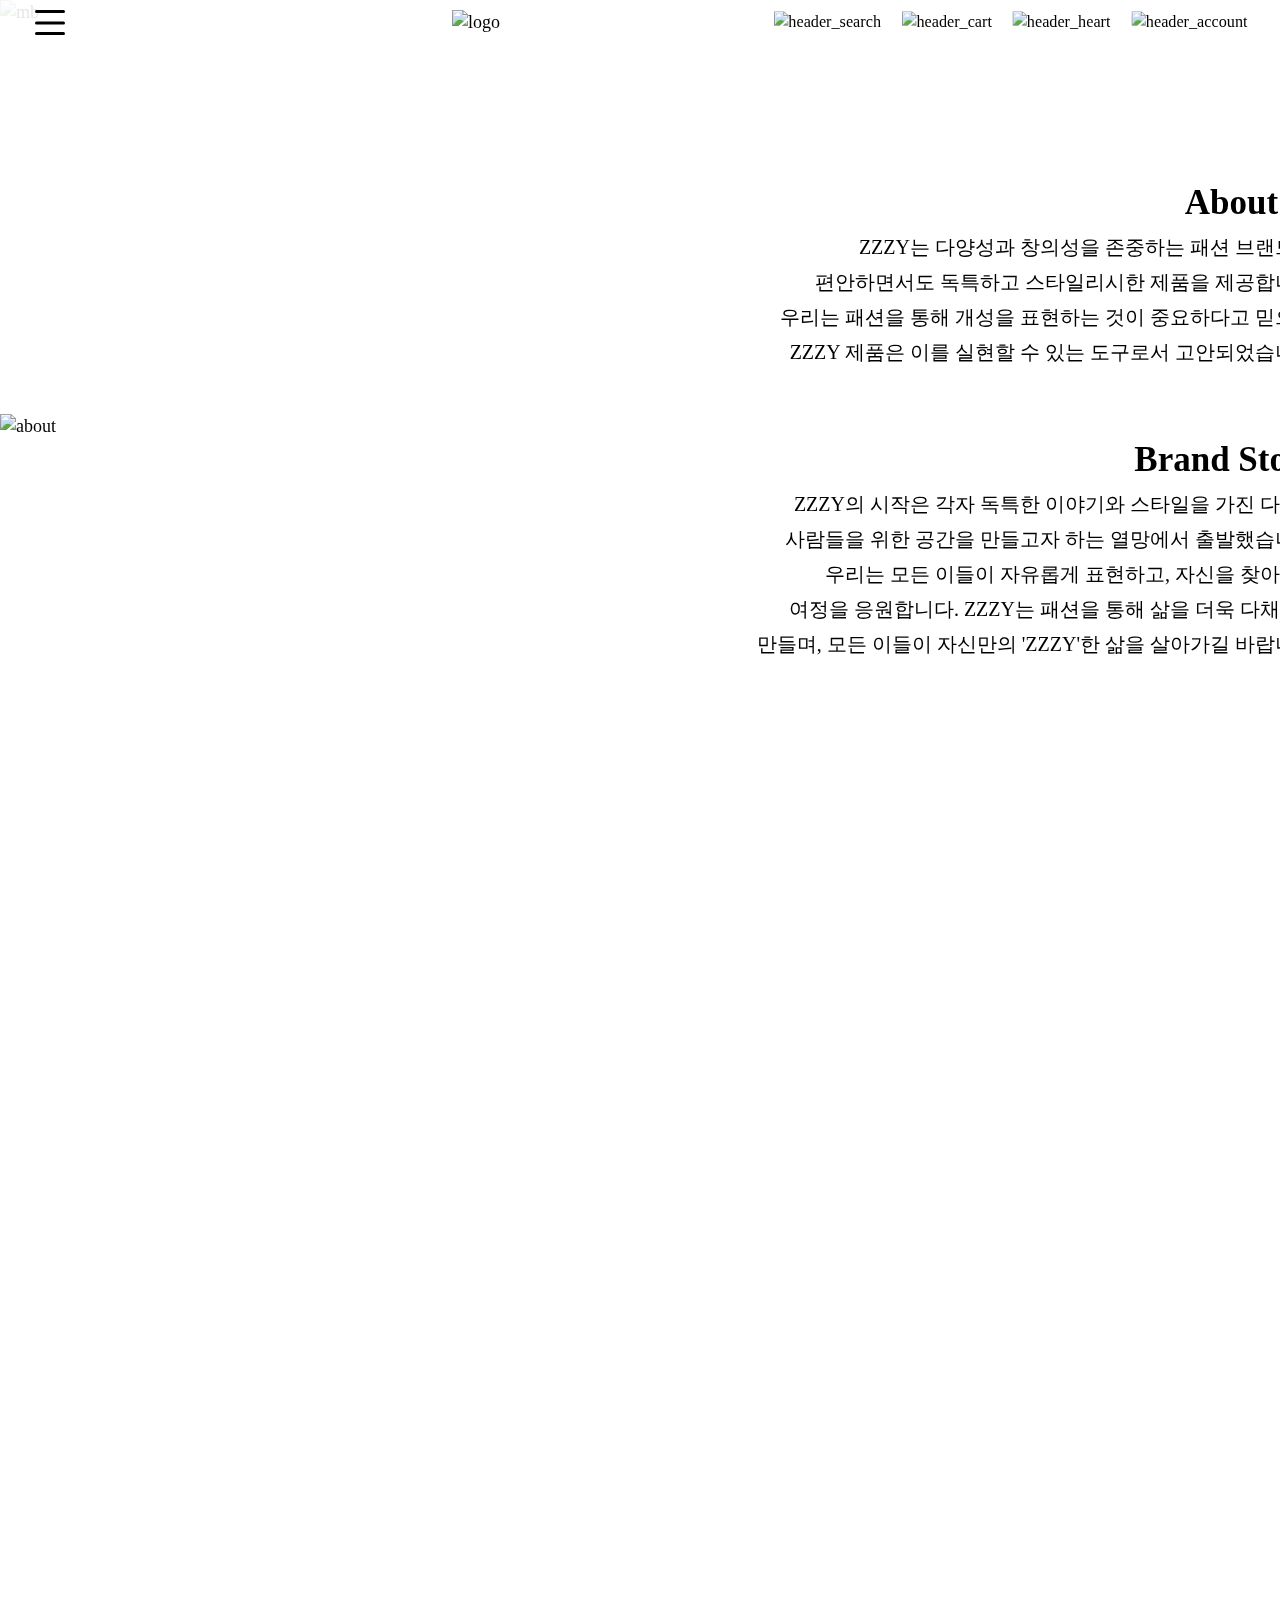
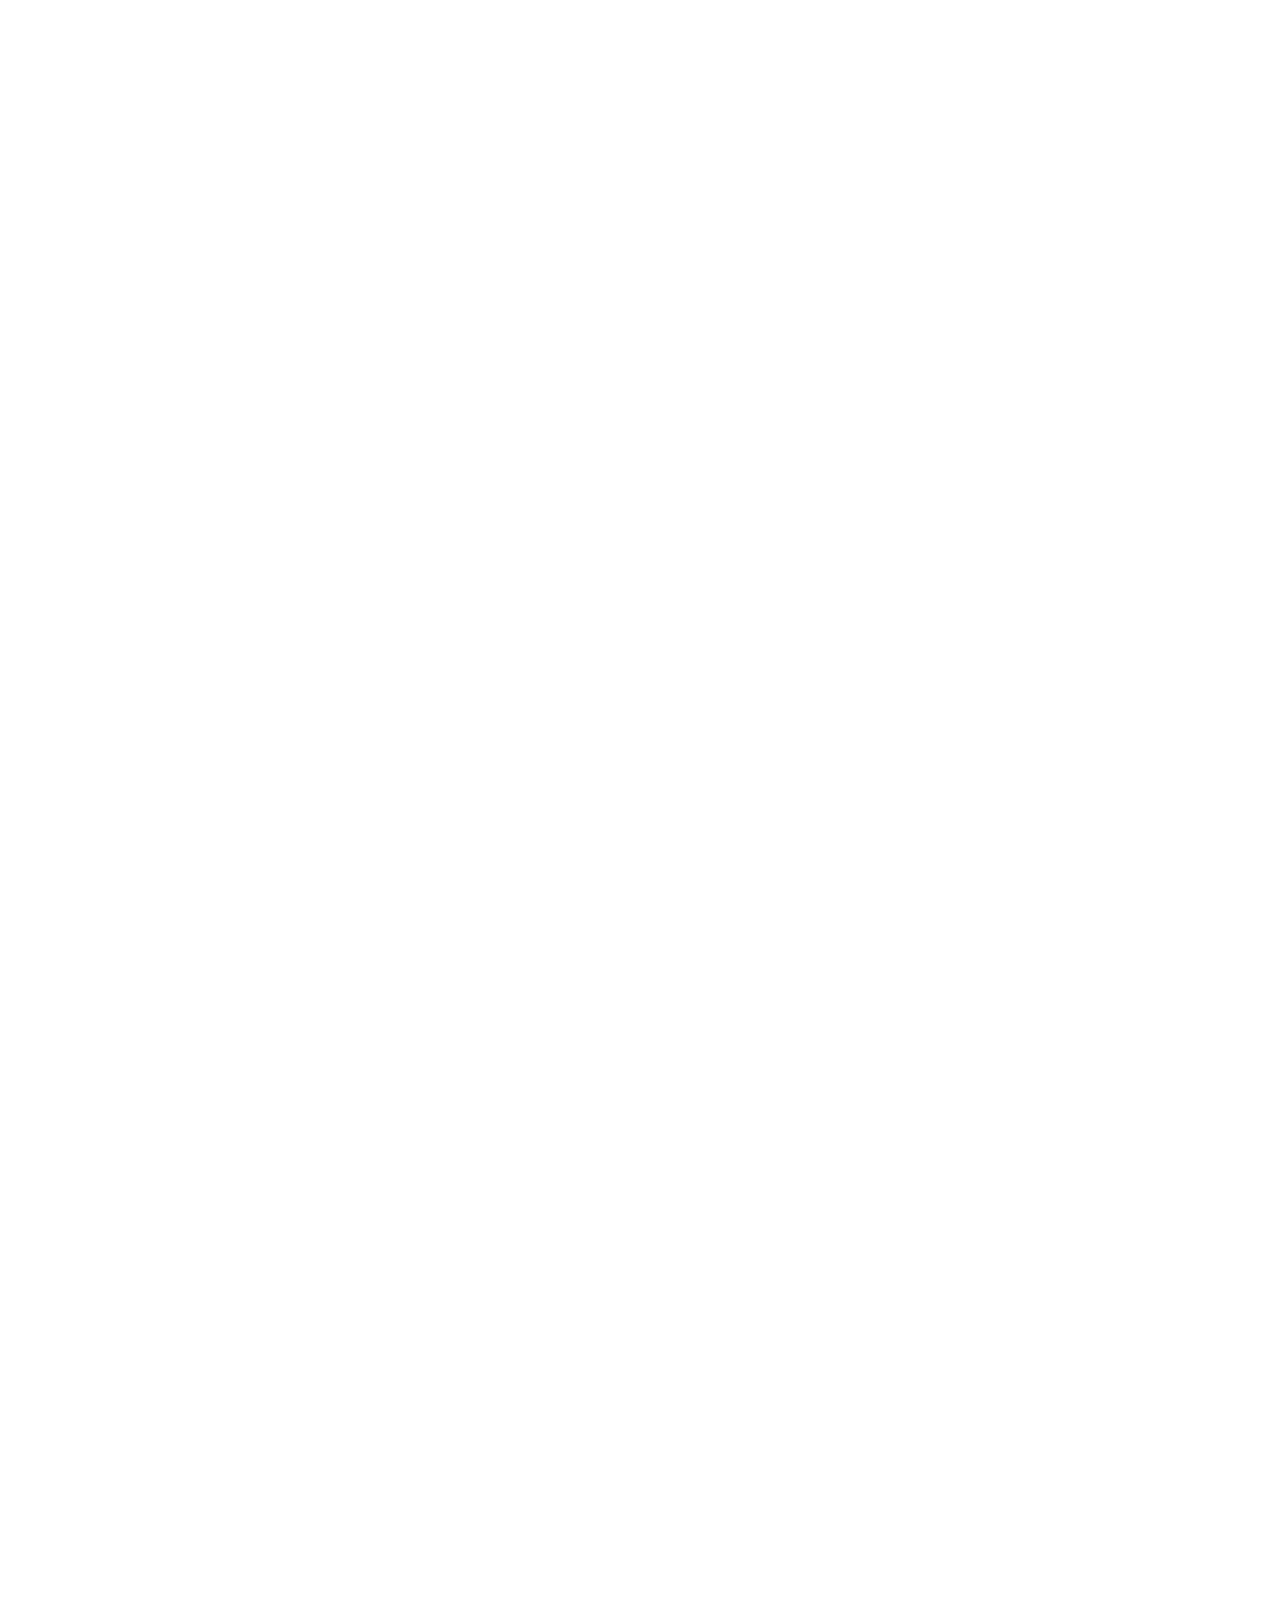
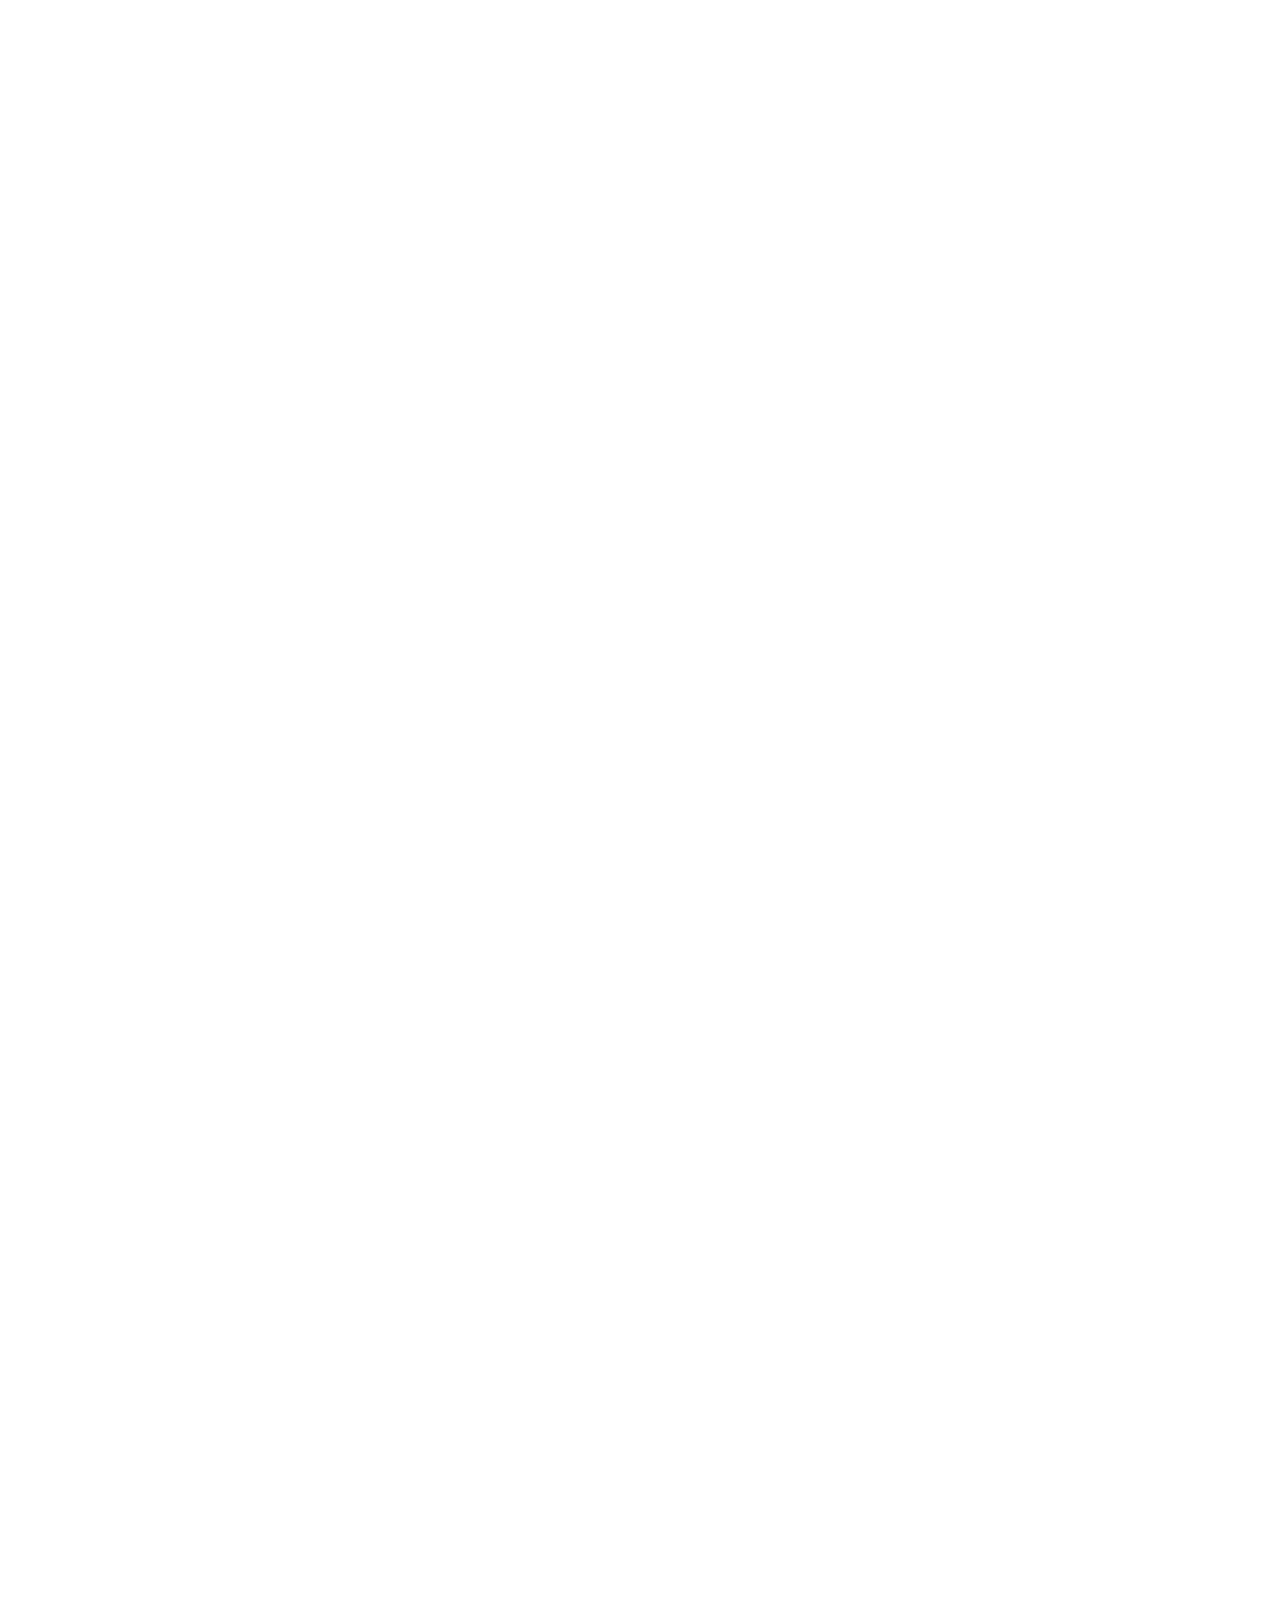
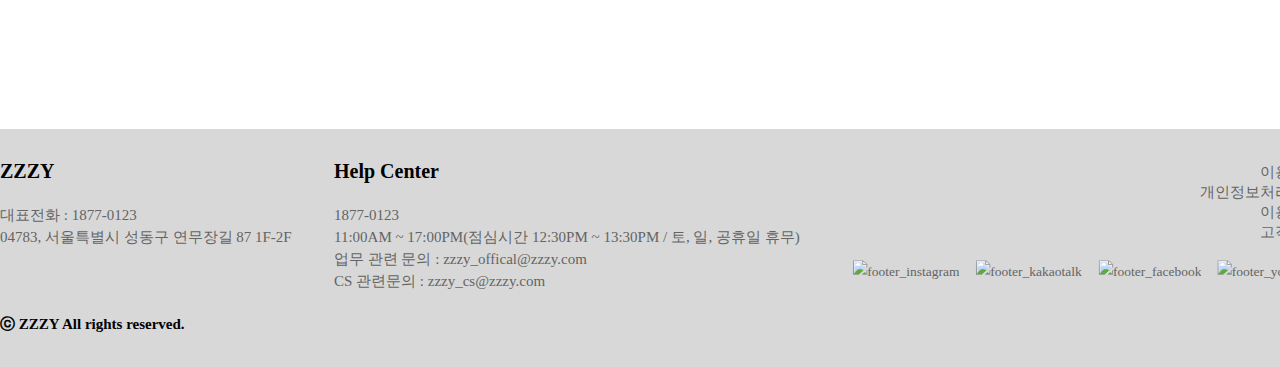
==== sub1.html @ 126dca35 "Add files via upload" ====
<!DOCTYPE html>
<html lang="ko">

<head>
  <meta charset="UTF-8">
  <meta http-equiv="X-UA-Compatible" content="IE=edge">
  <meta name="viewport" content="width=1400"><!--다른 매체에서도 너비 오류 없이 볼 수 있게-->
  <link href="./images/pabicon.png" rel="icon" type="image/png" sizes="32x32"><!--파비콘-->

  <link href="https://webfontworld.github.io/pretendard/Pretendard.css" rel="stylesheet">

  <link rel="stylesheet" href="./css/style.css">

  <title>ZZZY</title>

  <!-- aos css -->
  <link href="https://unpkg.com/aos@2.3.1/dist/aos.css" rel="stylesheet">
</head>

<body id="brand_story">
  <!-- header -->
  <header>
    <div class="m_nav">
      <input type="checkbox" id="menuicon">
      <label for="menuicon">
        <span></span>
        <span></span>
        <span></span>
      </label>
      <div class="sidebar">
        <ul class="menu">
          <li><a href="./index.html">Home</a></li>
          <li><a href="./sub1.html">Brand</a></li>
          <li><a href="./sub2.html">Collection</a></li>
          <li><a href="#none">Shop</a>
            <ul class="menu_in">
              <li><a href="./sub3.html">Zzzy X Realtree®</a></li>
              <li><a href="#none">New In</a></li>
              <li><a href="#none">Outer</a></li>
              <li><a href="#none">Top</a></li>
              <li><a href="#none">Bottom</a></li>
              <li><a href="#none">Acc</a></li>
            </ul>
          </li>
          <li><a href="./sub4.html">Event</a></li>
          <li><a href="./sub5.html">Stockist</a></li>
        </ul>
      </div>
    </div>
    <a href="./index.html"><img src="./images/main/logo_main.png" alt="logo" id="logo"></a>
    <ul class="h_right">
      <li><a href="#none"><img src="./images/main/header_search.png" alt="header_search"></a></li>
      <li><a href="#none"><img src="./images/main/header_cart.png" alt="header_cart"></a></li>
      <li><a href="#none"><img src="./images/main/header_heart.png" alt="header_heart"></a></li>
      <li><a href="#none"><img src="./images/main/header_account.png" alt="header_account"></a></li>
    </ul>
  </header>

  <!-- mb -->
  <img src="./images/brandstory/mb.png" alt="mb" id="about_mb">

  <!-- 큰박스 -->
  <div class="box">

    <!-- about -->
    <div class="about">
      <img src="./images/brandstory/about.png" alt="about" data-aos="fade-up">
      <div class="text">
        <h1 data-aos="fade-up">About us</h1>
        <p data-aos="fade-up">
          ZZZY는 다양성과 창의성을 존중하는 패션 브랜드로,<br>
          편안하면서도 독특하고 스타일리시한 제품을 제공합니다. <br>
          우리는 패션을 통해 개성을 표현하는 것이 중요하다고 믿으며, <br>
          ZZZY 제품은 이를 실현할 수 있는 도구로서 고안되었습니다.
        </p>
        <h1 data-aos="fade-up">Brand Story</h1>
        <p data-aos="fade-up">
          ZZZY의 시작은 각자 독특한 이야기와 스타일을 가진 다양한 <br>
          사람들을 위한 공간을 만들고자 하는 열망에서 출발했습니다. <br>
          우리는 모든 이들이 자유롭게 표현하고, 자신을 찾아가는<br>
          여정을 응원합니다. ZZZY는 패션을 통해 삶을 더욱 다채롭게<br>
          만들며, 모든 이들이 자신만의 'ZZZY'한 삶을 살아가길 바랍니다.
        </p>
      </div>
    </div>

    <!-- grid -->
    <img src="./images/brandstory/logo_grid.png" alt="logo_grid" class="grid"  data-aos="fade-up" data-aos-delay="500">

    <!-- logo -->
    <h6 data-aos="fade-up">LOGO</h6>
    <img src="./images/brandstory/logo_black.png" alt="logo_black" class="logo_black"  data-aos="fade-up" data-aos-delay="500">

    <!-- logo concept -->
    <h2 data-aos="fade-up">Logo Concept</h2>
    <p data-aos="fade-up" data-aos-delay="300">
      ZZZY의 로고는 부드럽게 흐르는 산세리프체로 디자인되어 편안함과 유연함을 시각적으로 나타냅니다. 전체적으로 흐르는 물결의 느낌은 <br>브랜드의 부드러운 감성과 트렌디한 이미지를 상징하며, 소비자들이 제품을 착용하면서 느끼게 될 편안함을 시각적으로 전달합니다.<br> Z의 중앙에 위치한 별은 브랜드의 독창성과 에너지를 나타내어 각 소비자의 고유한 스타일을 추구한다는 브랜드의 정신을 반영합니다. <br>로고의 마지막 'y' 문자는 브랜드의 동적이고 역동적인 성격을 강조하며, 열정과 에너지를 상징합니다. 이 'y'는 고객들에게 ZZZY의 제품을 착용함으로써<br> 더 나은 자아를 표현하고 더 자유로운 생활을 즐길 수 있는 기회를 제공한다는 메시지를 전달합니다. <br>로고는 브랜드의 핵심 가치를 강조하며, 동시에 시각적으로 기억에 남는 요소로서 브랜드를 대표합니다.
    </p>

    <!-- core value -->
    <h2 data-aos="fade-up">Core Value</h2>
    <h1 data-aos="fade-up" data-aos-delay="100">DIVERSITY<span>(1)</span></h1>
    <h1 data-aos="fade-up" data-aos-delay="400">FREEDOM<span>(2)</span></h1>
    <h1 data-aos="fade-up" data-aos-delay="700">PASSION<span>(3)</span></h1>

    <!-- DS -->
    <h2 data-aos="fade-up">Design Strategy</h2>
    <div class="DS" data-aos="fade-up" data-aos-delay="300">
      <div class="DS_in">
        <h3>
          DIVERSITY <br>
          OF STYLES
        </h3>
        <p>
          각 개인의 독특한 아이덴티티를<br>
          존중
        </p>
        <h3>
          PERSONAL<br>
          FREEDOM
        </h3>
        <p>
          자유로움을 통해 창의성을<br>
          발휘하고 삶을 즐기는 경험을<br>
          제공
        </p>
        <h3>
          CHALLENGE<br>
          AND<br>
          PASSION
        </h3>
        <p>
          자신만의 스타일을 대담하게<br>
          표현하며, 도전과 열정을 통해<br>
          더 나은 삶을 추구하는<br>
          고객들을 지지하고 응원
        </p>
      </div>
    </div>

    <!-- moodboard -->
    <h6 data-aos="fade-up">MOODBOARD</h6>
    <div class="mood">
      <img src="./images/brandstory/mood_rain.png" alt="mood_rain" data-aos="fade-right" data-aos-delay="300">
      <img src="./images/brandstory/mood_cloud.png" alt="mood_cloud" data-aos="zoom-in-down"  data-aos-delay="500">
      <img src="./images/brandstory/mood_model.png" alt="mood_model" data-aos="zoom-in-right" data-aos-delay="900">
      <img src="./images/brandstory/mood_redcloth.png" alt="mood_redcloth" data-aos="fade-left"  data-aos-delay="300">
      <img src="./images/brandstory/mood_hiphop.png" alt="mood_hiphop" data-aos="zoom-in" data-aos-delay="300">
      <img src="./images/brandstory/mood_hanger.png" alt="mood_hanger" data-aos="fade-down" data-aos-delay="600">
      <img src="./images/brandstory/mood_stranger.png" alt="mood_stranger" data-aos="zoom-out-up" data-aos-delay="300">
      <img src="./images/brandstory/mood_woman.png" alt="mood_woman" data-aos="fade-right" data-aos-delay="200">
      <img src="./images/brandstory/mood_redbag.png" alt="mood_redbag" data-aos="zoom-out-up">
      <img src="./images/brandstory/mood_blackbag.png" alt="mood_blackbag" data-aos="fade-right" data-aos-delay="500">
      <img src="./images/brandstory/mood_blackandwhite.png" alt="mood_blackandwhite" data-aos="zoom-in"  data-aos-delay="500">
      <img src="./images/brandstory/mood_girl.png" alt="mood_girl" data-aos="fade-left">
    </div>

    <!-- color -->
    <h2 data-aos="fade-up">Color</h2>
    <ul class="color">
      <li data-aos="fade-up" data-aos-delay="100">
        <img src="./images/brandstory/color_red.png" alt="color_red">
        <h5>레드 (Red)</h5>
        <p>
          레드는 열정과 에너지를 상징하며, 브랜드의 동적이고 <br>
          활기찬 성격을 시각적으로 표현하 강렬한 인상을 주어 <br>
          독특한 스타일을 강조합니다.
        </p>
      </li>
      <li data-aos="fade-up" data-aos-delay="400">
        <img src="./images/brandstory/color_black.png" alt="color_black">
        <h5>블랙 (Black)</h5>
        <p>
          브랜드의 고급스러움과 현대적인 느낌을 강조하여, <br>
          세련된 이미지를 부각하고, 강렬한 디자인과 어우러져 <br>
          브랜드의 강인한 정체성을 강조
        </p>
      </li>
      <li data-aos="fade-up" data-aos-delay="700">
        <img src="./images/brandstory/color_white.png" alt="color_white">
        <h5>화이트 (White)</h5>
        <p>
          깨끗하고 심플한 느낌으로, 브랜드의 스타일 범위를 <br>
          확장하여 더 많은 소비자들에게 다가갈 수 있도록 <br>
          디자인
        </p>
      </li>
    </ul>

    <!-- sticker -->
    <div class="sticker" data-aos="zoom-out-up">
      <img src="./images/brandstory/sticker_1.png" alt="sticker_1">
      <img src="./images/brandstory/sticker_2.png" alt="sticker_2">
      <img src="./images/brandstory/sticker_3.png" alt="sticker_3">
      <img src="./images/brandstory/sticker_4.png" alt="sticker_4">
      <img src="./images/brandstory/sticker_5.png" alt="sticker_5">
      <img src="./images/brandstory/sticker_6.png" alt="sticker_6">
      <img src="./images/brandstory/sticker_7.png" alt="sticker_7">
    </div>
  </div>
  <!-- footer -->
  <footer>
    <div class="footer_in">
      <div class="left">
        <h1>ZZZY</h1>
        <p>
          대표전화 : 1877-0123<br>
          04783, 서울특별시 성동구 연무장길 87 1F-2F
        </p>
      </div>
      <div class="mid">
        <h1>Help Center</h1>
        <p>
          1877-0123<br>
          11:00AM ~ 17:00PM(점심시간 12:30PM ~ 13:30PM / 토, 일, 공휴일 휴무)<br>
          업무 관련 문의 : zzzy_offical@zzzy.com<br>
          CS 관련문의 : zzzy_cs@zzzy.com<br>
        </p>
      </div>
      <div class="right">
        <ul>
          <li><a href="#none">이용약관</a></li>
          <li><a href="#none">개인정보처리방침</a></li>
          <li><a href="#none">이용안내</a></li>
          <li><a href="#none">고객센터</a></li>
        </ul>
        <ul>
          <li><a href="#none"><img src="./images/main/footer_instagram.png" alt="footer_instagram"></a></li>
          <li><a href="#none"><img src="./images/main/footer_kakaotalk.png" alt="footer_kakaotalk"></a></li>
          <li><a href="#none"><img src="./images/main/footer_facebook.png" alt="footer_facebook"></a></li>
          <li><a href="#none"><img src="./images/main/footer_youtube.png" alt="footer_youtube"></a></li>
        </ul>
      </div>
      <b>ⓒ ZZZY All rights reserved.</b>
    </div>
  </footer>

  <!-- 제이쿼리 -->
  <script src="https://code.jquery.com/jquery-3.7.1.min.js"
    integrity="sha256-/JqT3SQfawRcv/BIHPThkBvs0OEvtFFmqPF/lYI/Cxo=" crossorigin="anonymous"></script>

    <script src="https://unpkg.com/aos@2.3.1/dist/aos.js"></script><!-- aos 라이브러리 -->
    <script>
      AOS.init({
        duration: 1500
      });
    </script>

  <script src="./script/js.js"></script>
</body>

</html>
---- css/style.css ----
@charset "utf-8";

* {
	margin: 0;
	padding: 0;
}

body {
	background-color: #000;
	font-family: 'Pretendard';
	font-size: 18px;
	line-height: 25px;
	color: #fff;
	min-width: 1320px;
}

body::-webkit-scrollbar {
	/*스크롤바 전체*/
	width: 10px;
}

body::-webkit-scrollbar-thumb {
	/*스크롤바 막대*/
	background-color: #ff0000;
	border-radius: 10px;
	background-clip: padding-box;
	border: 2px solid transparent;
}

body::-webkit-scrollbar-track {
	/*스크롤바 막대 외부*/
	background-color: #ffb7b7;
	box-shadow: inset 0px 0px 5px white;
}

ul {
	list-style: none;
}

a {
	text-decoration: none;
	color: #000;
}

header {
	background-color: rgba(255, 255, 255, 0.9);
	display: -webkit-box;
	display: -moz-box;
	display: -ms-flexbox;
	display: flex;
	position: fixed;
	top: 0;
	left: 0;
	width: 100%;
	margin: auto;
	align-items: center;
	justify-content: space-between;
	padding: 10px 2% 10px 2.7%;
	box-sizing: border-box;
	z-index: 99;
}

.h_right {
	display: -webkit-box;
	display: -moz-box;
	display: -ms-flexbox;
	display: flex;
}

.h_right li {
	margin-left: 10px;
	transform: scale(0.9);
}

.m_nav {
	width: 160px;
}

/*움직이는 메뉴버튼*/
input[id="menuicon"] {
	display: none;
}

/*메뉴 아이콘 버튼 크기, 위치*/
input[id="menuicon"]+label {
	display: block;
	width: 30px;
	height: 25px;
	position: relative;
	z-index: 100;
	transition: all 0.5s;
	cursor: pointer;
}

/*메뉴 버튼 클릭했을 때 X버튼 색상*/
input[id="menuicon"]:checked+label span {
	background: #000;
}

/*메뉴 세줄 버튼*/
input[id="menuicon"]+label span {
	display: block;
	position: absolute;
	width: 100%;
	height: 3px;
	border-radius: 30px;
	background: #000;
	transition: all 0.2s;
}

input[id="menuicon"]:hover+label span{
	background: #ff0000;
}

input[id="menuicon"]+label span:nth-child(1) {
	top: 0;
}

input[id="menuicon"]+label span:nth-child(2) {
	top: 50%;
	transform: translateY(-50%);
}

input[id="menuicon"]+label span:nth-child(3) {
	bottom: 0;
}

/*메뉴 버튼 클릭했을 때 세줄버튼에서 X버튼으로 바뀌는 모습*/
input[id="menuicon"]:checked+label span:nth-child(1) {
	top: 50%;
	transform: translateY(-50%) rotate(45deg);
}

input[id="menuicon"]:checked+label span:nth-child(2) {
	opacity: 0;
}

input[id="menuicon"]:checked+label span:nth-child(3) {
	bottom: 50%;
	transform: translateY(50%) rotate(-45deg);
}


/*메뉴 창*/
.sidebar {
	width: 25%;
	height: 100%;
	background: rgb(255, 255, 255);
	position: fixed;
	top: 0;
	left: -100%;
	z-index: 99;
	transition: all 0.5s;
}

input[id="menuicon"]:checked+label+div {
	left: 0;
}

.sidebar>ul {
	margin-top: 65px;
	margin-left: 70px;
	font-size: 35px;
	font-weight: 900;
}

.sidebar>ul>li>a {
	display: inline-block;
	margin: 40px 0 0;
}

.menu_in {
	margin-top: 30px;
	display: none;
}

.menu_in>li>a {
	display: inline-block;
	margin: 0 0 15px 23px;
}

.menu_in>li>a {
	font-size: 30px;
	font-weight: 700;
}

.menu>li.on>a {
	color: #ff0000;
}


.menu>li>a:hover,
.menu_in a:hover {
	color: #ff0000;
}

.menu_in a:active,
.menu>li>a:active {
	color: #ff0000;
}

img {
	display: block;
	width: auto;
}

/* index */
/* snow */
#main {
	margin: 0;
	width: 100%;
	position: relative;
	overflow: hidden;
}

#main #snow {
	--size: 1;
	--fallDuration: 10s;
	--swayDuration: 0.8s;
	--fallSlideStrength: 0.5;
	--slideStrength: 0.5;
	--position: 0;
}

#main #snow>div {
	position: absolute;
	top: 0;
	left: calc(var(--position) - 20%);
	width: calc(var(--size) * 15px);
	aspect-ratio: auto 1/1;
	background: radial-gradient(white, transparent 66%);
	-webkit-animation: var(--fallDuration) snowFall linear forwards;
	animation: var(--fallDuration) snowFall linear forwards;
}

@-webkit-keyframes snowFall {
	to {
		top: 100%;
		transform: translateX(calc(var(--cWidth) * var(--fallSlideStrength) / 8));
	}
}

@keyframes snowFall {
	to {
		top: 100%;
		transform: translateX(calc(var(--cWidth) * var(--fallSlideStrength) / 8));
	}
}


/* main */
#main_mb img {
	width: 100%;
}

#logo:hover {
	filter: invert(21%) sepia(76%) saturate(6971%) hue-rotate(358deg) brightness(96%) contrast(124%);
}

.fw {
	width: 1320px;
	height: 3153px;
	margin: 50px auto 10px;
	position: relative;
	box-sizing: border-box;
}

.fw h1 {
	font-size: 35px;
	font-weight: 800;
	padding-top: 70px;
	padding-bottom: 27px;
}

.fw h1,
.fw>p {
	padding-left: 35px;
}

:root {
	--glow-hue: 222deg;
	--shadow-hue: 180deg;
	--spring-easing: linear(0, 0.002, 0.01 0.9%, 0.038 1.8%, 0.156, 0.312 5.8%, 0.789 11.1%, 1.015 14.2%,
			1.096, 1.157, 1.199, 1.224 20.3%, 1.231, 1.231, 1.226, 1.214 24.6%,
			1.176 26.9%, 1.057 32.6%, 1.007 35.5%, 0.984, 0.968, 0.956, 0.949 42%,
			0.946 44.1%, 0.95 46.5%, 0.998 57.2%, 1.007, 1.011 63.3%, 1.012 68.3%,
			0.998 84%, 1);
	--spring-duration: 1.33s;
}


@property --shimmer {
	syntax: "<angle>";
	inherits: false;
	initial-value: 33deg;
}

@keyframes shimmer {
	0% {
		--shimmer: 0deg;
	}

	100% {
		--shimmer: 360deg;
	}
}

@keyframes shine {
	0% {
		opacity: 0;
	}

	15% {
		opacity: 1;
	}

	55% {
		opacity: 1;
	}

	100% {
		opacity: 0;
	}
}

.button {
	background-color: #ffffff;
	box-sizing: border-box;
	position: relative;
	isolation: isolate;
	box-shadow: 0 0 0 1px hsl(var(--glow-hue) 70% 95%),
		0 0 2px 1px hsl(var(--glow-hue) 100% 80%),
		0 0 5px 2px hsl(var(--glow-hue) 100% 70%);
	border-radius: 0.5em;
	display: -webkit-box;
	display: -moz-box;
	display: -ms-flexbox;
	display: flex;
	font-weight: 900;
	justify-content: space-between;
	align-items: center;
}

.button:hover:not(:active),
.button.active {
	transition-duration: calc(var(--spring-duration)*0.5);
	transform: scale(1.2);
	background-color: #ff0000;
	transition: 0.7s;
}

.shimmer {
	position: absolute;
	inset: -40px;
	border-radius: inherit;
	mask-image: conic-gradient(from var(--shimmer, 0deg),
			transparent 0%,
			transparent 10%,
			black 36%,
			black 45%,
			transparent 50%,
			transparent 60%,
			black 85%,
			black 95%,
			transparent 100%);
	mask-size: cover;
	mix-blend-mode: hard-light;
	animation: shimmer 1s linear infinite both;
}

.button:hover .shimmer::before,
.button:hover .shimmer::after,
.button.active .shimmer::before,
.button.active .shimmer::after {
	opacity: 1;
	animation: shine 1.2s ease-in infinite forwards;
}

.shimmer::before,
.shimmer::after {
	transition: all 0.5s ease;
	opacity: 0;
	content: "";
	border-radius: inherit;
	position: absolute;
	mix-blend-mode: color;
	inset: 40px;
	pointer-events: none;
}

.shimmer::before {
	box-shadow: 0 0 3px 2px hsl(var(--glow-hue) 20% 95%),
		0 0 7px 4px hsl(var(--glow-hue) 20% 80%),
		0 0 13px 4px hsl(var(--glow-hue) 50% 70%),
		0 0 25px 5px hsl(var(--glow-hue) 100% 70%);
	z-index: -1;
}

.shimmer::after {
	box-shadow: inset 0 0 0 1px hsl(var(--glow-hue) 70% 95%),
		inset 0 0 2px 1px hsl(var(--glow-hue) 100% 80%),
		inset 0 0 5px 2px hsl(var(--glow-hue) 100% 70%);
	z-index: 2;
}

@keyframes animated-text {
	100% {
		background-position: -200% 0;
	}
}

.button:hover .button_t {
	color: transparent;
	background-position: 0 0;
	animation: animated-text 15s linear infinite;
}

.button_t {
	-webkit-text-stroke: 1px #fff;
	background: url(../images/main/button.png);
	background-clip: text;
	-webkit-background-clip: text;
}

.button:hover .arrow {
	filter: invert(100%) sepia(100%) saturate(0%) hue-rotate(95deg) brightness(101%) contrast(103%);
}

.arrow {
	transform: scale(0.8);
}

.s1 {
	width: 160px;
	font-size: 25px;
	position: absolute;
	left: 615px;
	top: 253px;
	padding: 0 10px 0 15px;
}

.fw>img{
	position: absolute;
}

.sb1_1 {
	top: 262px;
	left: 0;
	z-index: 50;
}

.sb1_2 {
	top: 397px;
	left: 327px;
	z-index: 20;
}

.sb1_3 {
	top: 35px;
	right: 0;
}

.sb1_sticker_1 {
	top: 0px;
	left: 463px;
	z-index: -1;
}

.sb1_sticker_2 {
	top: 273px;
	left: 353px;
	z-index: 60;
}

.sb1_sticker_3 {
	top: 656px;
	right: 21px;
	z-index: 80;
}

.sb2_1 {
	top: 1106px;
	left: 86px;
	z-index: 50;
}

.sb2_2 {
	top: 1018px;
	right: 70px;
}

.sb2_3 {
	left: 0;
	top: 1635px;
}

.sb2_4 {
	left: 384px;
	top: 1654px;
}

.sb2_sticker_1 {
	top: 981px;
	right: 426px;
}

.sb2_sticker_2 {
	bottom: 1134px;
	right: 36px;
}

.sb2_sticker_3 {
	bottom: 757px;
	left: 0;
}

.sb2_5 {
	bottom: 310px;
	left: 288px;
	z-index: 80;
}

.sb2_6 {
	bottom: 107px;
	right: 0;
}

.sb2_sticker_4 {
	bottom: 42px;
	left: 342px;
}

.product {
	width: 130px;
	padding: 0 10px 0 15px;
	position: absolute;
	z-index: 80;
	font-size: 20px;
}

.product img {
	transform: scale(0.8);
}

.p1 {
	top: 1113px;
	left: 587px;
}

.p2 {
	top: 1993px;
	right: 36px;
}

.p3 {
	left: 58px;
	bottom: 670px;
}

.p4 {
	left: 371px;
	bottom: 0;
}

.realtree {
	background: url(../images/main/sb3_bg.png) no-repeat center;
	width: 100%;
}

.realtree_in {
	margin: auto;
	width: 1320px;
	height: 2238px;
	box-sizing: border-box;
	position: relative;
}

.realtree_in>img {
	position: absolute;
}

.sb3_1 {
	top: 249px;
	left: 0;
}

.sb3_2 {
	top: 202px;
	left: 660px;
}

.sb3_3 {
	right: -19px;
	top: 555px;
}

.sb3_4 {
	left: 91px;
	bottom: 234px;
}

.sb3_5 {
	right: 0;
	bottom: 285px;
}

.realtree_in h1 {
	font-size: 35px;
	font-weight: 800;
	padding-top: 1119px;
	margin-bottom: 23px;
}

.c {
	position: absolute;
	width: 160px;
	left: 450px;
	top: 1106px;
	padding: 0 15px 0 20px;
	font-size: 25px;
}

.sb3_sticker {
	left: 45%;
	top: 760px;
}

.celeb {
	height: 1360px;
	margin: auto;
	width: 1320px;
	position: relative;
	box-sizing: border-box;
}

.celeb>img {
	position: absolute;
}

.celeb_1 {
	left: 39px;
	top: 79px;
}

.celeb_2 {
	bottom: 143px;
	left: 104px;
}

.celeb_3 {
	top: 0;
	right: 0;
}

.celeb_text1 {
	left: 355px;
	top: 114px;
}

@keyframes text2 {
	0% {
		transform: scale(1);
	}

	50% {
		transform: scale(1.05);
	}

	100% {
		transform: scale(1);
	}
}

.celeb_text2 {
	bottom: 125px;
	right: 309px;
	animation: text2 1s infinite;
}

@keyframes star1 {
	0% {
		transform: rotate(5deg);
	}

	50% {
		transform: rotate(-5deg);
	}

	100% {
		transform: rotate(5deg);
	}
}

.celeb_sticker_1 {
	left: 134px;
	top: 798px;
	animation: star1 0.5s infinite;
}

@keyframes star2 {
	0% {
		opacity: 0;
		transform: scale(0.95);
	}

	50% {
		opacity: 1;
		transform: scale(1);
	}

	100% {
		opacity: 0;
		transform: scale(0.95);
	}
}

.celeb_sticker_2 {
	animation: star2 0.7s infinite;
	bottom: 251px;
	left: 588px;
}

@keyframes star3 {
	0% {
		transform: rotate(90deg);
	}

	50% {
		transform: rotate(100deg);
	}

	100% {
		transform: rotate(90deg);
	}
}

.celeb_sticker_3 {
	right: 465px;
	top: 507px;
	animation: star3 0.3s infinite;
}

footer {
	background-color: #D8D8D8;
	height: 238px;
}

.footer_in {
	width: 1320px;
	margin: auto;
	padding: 30px 0;
	color: #000;
	display: -webkit-box;
	display: -moz-box;
	display: -ms-flexbox;
	display: flex;
	flex-wrap: wrap;
	justify-content: space-between;
}

footer h1 {
	font-size: 20px;
	font-weight: bolder;
	margin-bottom: 20px;
}

footer p {
	font-size: 15px;
	font-weight: 500;
	line-height: 22px;
	color: #646464;
}

footer img {
	transform: scale(0.9);
}

footer b {
	width: 100%;
	font-size: 15px;
	display: inline-block;
	margin-top: 20px;
}

.right ul {
	text-align: right;
}

.right ul:nth-child(2) {
	display: -webkit-box;
	display: -moz-box;
	display: -ms-flexbox;
	display: flex;
	justify-content: end;
}

.right ul:nth-child(1) li {
	margin-bottom: -6px;
}

.right ul:nth-child(2) li {
	margin-top: 20px;
	margin-left: 5px;
}

.right a {
	font-size: 15px;
	color: #646464;
	font-weight: 500;
}

/* sub1 */
#brand_story {
	background-color: #fff;
	color: #000;
}

.box {
	width: 1320px;
	margin: auto;
	overflow: hidden;
}

.about {
	width: 1320px;
	margin: 122px auto 0;
	display: -moz-box;
	display: -ms-flexbox;
	display: -webkit-box;
	display: flex;
	justify-content: space-between;
	align-items: center;
}

#about_mb {
	width: 100%;
}

.text {
	padding: 43px 0;
	text-align: end;
}

.text h1 {
	font-size: 35px;
	font-weight: 900;
}

.text p {
	font-size: 20px;
	line-height: 35px;
	font-weight: 400;
	margin-top: 15px;
}

.text h1:nth-of-type(2) {
	padding-top: 77px;
}

.grid {
	width: auto;
	margin: 140px 0 67px;
}

.box>h6 {
	margin-top: 25px;
	margin-left: 148px;
	font-size: 20px;
	font-weight: 900;
}

.logo_black {
	width: auto;
	margin: 41px auto 0;
}

.box>h2 {
	margin: 123px 0 0 77px;
	font-size: 35px;
	font-weight: 900;
}

.box>h2:nth-of-type(1) {
	margin-bottom: 25px;
}

.box>p {
	margin-left: 77px;
	line-height: 30px;
	font-size: 18px;
}

.box>h1 {
	font-size: 160px;
	font-weight: 900;
	margin-left: 72px;
	line-height: 90px;
}

.box>h1:nth-of-type(1) {
	margin-top: 50px;
}

.box span {
	font-size: 30px;
}

.box h1:nth-of-type(1) span {
	margin-left: -40px;
}

.DS {
	display: -moz-box;
	display: -ms-flexbox;
	display: -webkit-box;
	display: flex;
	justify-content: end;
	margin: 30px 0 236px;
}

.DS_in {
	width: 732px;
	height: 379px;
	display: -moz-box;
	display: -ms-flexbox;
	display: -webkit-box;
	display: flex;
	justify-content: space-between;
	flex-wrap: wrap;
	align-content: space-between;
	align-items: center;
	background: url(../images/brandstory/arrow.png) no-repeat 40% 2.7%, url(../images/brandstory/arrow.png) no-repeat 40% 42%, url(../images/brandstory/arrow.png) no-repeat 40% 86.5%;
}

.DS_in h3 {
	width: 50%;
	font-weight: 900;
}

.DS_in p {
	width: 180px;
	font-size: 15px;
}

.mood {
	width: 1079px;
	margin: 50px auto 0;
	height: 604px;
	position: relative;
}

.mood img {
	position: absolute;
}

.mood img:nth-child(1) {
	top: 0;
	left: 0;
}

.mood img:nth-child(2) {
	top: 130px;
	left: 114px;
	z-index: 30;
}

.mood img:nth-child(3) {
	bottom: 62px;
	left: 0px;
}

.mood img:nth-child(4) {
	top: 94px;
	left: 301px;
	z-index: 50;
}

.mood img:nth-child(5) {
	top: 274px;
	left: 301px;
	z-index: 50;
}

.mood img:nth-child(6) {
	top: 10px;
	left: 449px;
}

.mood img:nth-child(7) {
	bottom: 78px;
	left: 402px;
	z-index: 40;
}

.mood img:nth-child(8) {
	bottom: 199px;
	right: 336px;
	z-index: 30;
}

.mood img:nth-child(9) {
	top: -123px;
	right: 199px;
	z-index: 50;
}

.mood img:nth-child(10) {
	top: 118px;
	right: 134px;
	z-index: 20;
}

.mood img:nth-child(11) {
	top: -10px;
	right: 0px;
}

.mood img:nth-child(12) {
	bottom: 0;
	right: 0;
}

.color {
	width: 1180px;
	height: 460px;
	margin: 91px auto;
	display: -webkit-box;
	display: -moz-box;
	display: -ms-flexbox;
	display: flex;
	justify-content: space-between;
	text-align: center;
}

.color h5 {
	font-size: 20px;
	font-weight: 600;
	margin-top: 38px;
}

.color p {
	margin-top: 10px;
	font-size: 15px;
}

.sticker {
	position: relative;
	width: 1200px;
	margin: 100px auto;
	height: 577px;
}

.sticker img {
	position: absolute;
}

.sticker img:nth-child(1) {
	top: 109px;
	left: 115px;
	animation: star1 2s infinite;
}

@keyframes sticker2 {
	0% {
		transform: rotate(10deg);
	}

	50% {
		transform: rotate(5deg);
	}

	100% {
		transform: rotate(10deg);
	}
}

@keyframes sticker3 {
	0% {
		transform: scale(1);
	}

	50% {
		transform: scale(1.1);
	}

	100% {
		transform: scale(1);
	}
}

@keyframes sticker4 {
	0% {
		transform: rotate(35deg);
	}

	50% {
		transform: rotate(15deg);
	}

	100% {
		transform: rotate(35deg);
	}
}


.sticker img:nth-child(2) {
	top: 186px;
	right: 349px;
	z-index: 20;
}

.sticker img:nth-child(3) {
	top: 352px;
	left: 0;
	animation: sticker3 0.7s infinite;
}

.sticker img:nth-child(4) {
	bottom: 0;
	right: 400px;
	z-index: 50;
	animation: sticker4 0.3s infinite;
}

.sticker img:nth-child(5) {
	right: 95px;
	bottom: 169px;
}

.sticker img:nth-child(6) {
	right: 0;
	top: 0;
	z-index: 50;
	animation: sticker2 0.5s infinite;
}

.sticker img:nth-child(7) {
	left: 120px;
	bottom: 5px;
	z-index: 50;
}

/* sub2 */
#collection {
	background-color: #fff;
	color: #000;
}

#collection nav {
	border-top: #000 1px solid;
	border-bottom: #000 1px solid;
	position: fixed;
	background-color: rgba(255, 255, 255, 0.9);
	top: 70px;
	left: 0;
	width: 100%;
	margin: auto;
	z-index: 98;
}

#col_nav h2 {
	font-size: 26px;
	font-weight: 900;
	margin-right: 10px;
}

#col_nav {
	width: 100%;
	position: relative;
}

#col_nav>li {
	width: 100%;
}

#col_nav>li>a {
	display: -moz-box;
	display: -ms-flexbox;
	display: -webkit-box;
	display: flex;
	justify-content: center;
	align-items: center;
	padding: 10px 0;
}

.col_nav_in li a {
	display: block;
	padding: 10px 0;
	background-color: rgba(255, 255, 255, 0.9);
	font-size: 20px;
	font-weight: 600;
	text-align: center;
}

.col_nav_in {
	position: absolute;
	width: 100%;
	display: none;
}

.col_nav_in li {
	border-top: 1px solid #000;
}

.col_nav_in li a:hover,
#col_nav li a:hover h2 {
	color: #ff0000;
}

#col_nav>li>a:hover img {
	filter: invert(17%) sepia(99%) saturate(6946%) hue-rotate(2deg) brightness(102%) contrast(118%);
}

#col_mb {
	margin: 115px auto 0;
	width: 100%;
	position: relative;
}

#col_mb img {
	width: 100%;
}

#col_mb h1 {
	position: absolute;
	font-size: 25px;
	line-height: 35px;
	font-weight: 400;
	top: 108px;
	right: 106px;
	writing-mode: vertical-rl;
}

#col_mb p {
	position: absolute;
	font-size: 15px;
	font-weight: 400;
	line-height: 18px;
	text-align: center;
	bottom: 28px;
	left: 50%;
	margin-left: -330px;
	color: #fff;
}

.three {
	width: 100%;
	margin: 60px auto;
	position: relative;
}

#three {
	overflow: hidden;
}

.three_in {
	width: 1320px;
	height: 745px;
	margin: auto;
	display: -moz-box;
	display: -ms-flexbox;
	display: -webkit-box;
	display: flex;
	justify-content: space-between;
	box-sizing: border-box;
	position: relative;
}

.three_in>img {
	margin-left: 52px;
}

.three_right {
	width: 598px;
	flex-wrap: wrap;
	display: -moz-box;
	display: -ms-flexbox;
	display: -webkit-box;
	display: flex;
	align-content: space-between;
}

.three_in>p,
.three_in>img:nth-of-type(2),
.three_in>img:nth-of-type(3) {
	position: absolute;
}

.three_in>p:nth-of-type(1) {
	font-size: 12px;
	line-height: 18px;
	font-weight: 400;
	left: -71px;
	top: 61px;
}

.three_in>p:nth-of-type(2) {
	font-size: 17px;
	line-height: 21px;
	font-weight: 400;
	right: -48px;
	top: 61px;
	text-align: end;
}

.three_in>p:nth-of-type(3) {
	font-size: 22px;
	font-weight: 400;
	writing-mode: vertical-rl;
	border-left: 2px solid #000;
	left: -71px;
	bottom: 14px;
}

.three_in>img:nth-of-type(2) {
	bottom: 118px;
	right: -107px;
}

.three_in>img:last-child {
	bottom: -18px;
	right: -78px;
}

.black {
	background-color: #000;
	color: #fff;
	overflow: hidden;
}

.black_in {
	width: 1320px;
	margin: auto;
	padding: 136px 0;
	display: -moz-box;
	display: -ms-flexbox;
	display: -webkit-box;
	display: flex;
	justify-content: space-between;
	align-items: center;
	text-align: center;
	flex: 1;
}

.black_in>h2 {
	font-size: 20px;
	font-weight: 400;
	line-height: 30px;
}

.en h1 {
	font-size: 40px;
	font-weight: 200;
	margin-bottom: 26px;
}

.en p {
	font-size: 15px;
	font-weight: 400;
	line-height: 25px;
}

.en {
	width: 389px;
}

.two img {
	height: 873px;
}

.two {
	width: 1320px;
	height: 1285px;
	margin: auto;
	padding: 152px 0 120px;
	display: -moz-box;
	display: -ms-flexbox;
	display: -webkit-box;
	display: flex;
	justify-content: space-between;
	flex-wrap: wrap;
	box-sizing: border-box;
}

.two p {
	width: 100%;
	margin-top: 68px;
	text-align: center;
	font-size: 15px;
	line-height: 18px;
	font-weight: 400;
}

.runway {
	display: -moz-box;
	display: -ms-flexbox;
	display: -webkit-box;
	display: flex;
	align-items: center;
	height: 1165px;
	background: url(../images/collection/sb4_bg.png) no-repeat center;
	overflow: hidden;
}

.runway_in {
	width: 1320px;
	height: 832px;
	margin: auto;
	display: -moz-box;
	display: -ms-flexbox;
	display: -webkit-box;
	display: flex;
	box-sizing: border-box;
	justify-content: space-between;
	align-content: space-between;
	flex-wrap: wrap;
	position: relative;
}

.runway_in>p {
	position: absolute;
	font-size: 19px;
	font-weight: 400;
}

.runway_in>p:nth-of-type(1) {
	top: 314px;
	left: -103px;
	writing-mode: vertical-rl;
}

.runway_in>p:nth-of-type(2) {
	top: 314px;
	right: -103px;
	writing-mode: vertical-rl;
}

#fw23 {
	overflow: hidden;
}

.fw23 {
	width: 1320px;
	margin: 120px auto;
}

.fw23 h1 {
	font-size: 65px;
	font-weight: 700;
	text-align: center;
	margin-bottom: 48px;
}

.fw23_in {
	width: 1174px;
	margin: auto;
	height: 1570px;
	display: -moz-box;
	display: -ms-flexbox;
	display: -webkit-box;
	display: flex;
	flex-wrap: wrap;
	justify-content: space-between;
	align-content: space-between;
	position: relative;
}

.fw23_in p {
	position: absolute;
}

.fw23_in p:nth-of-type(1) {
	top: 693px;
	left: -175px;
	writing-mode: vertical-rl;
}

.fw23_in p:nth-of-type(2) {
	top: 693px;
	right: -175px;
	writing-mode: vertical-rl;
}

/* sub3 */
#store {
	background-color: #fff;
	color: #000;
}

#store nav {
	border-top: #000 1px solid;
	border-bottom: #000 1px solid;
	position: fixed;
	background-color: rgba(255, 255, 255, 0.9);
	top: 70px;
	left: 0;
	width: 100%;
	margin: auto;
	z-index: 98;
}

#store>nav>ul {
	display: -moz-box;
	display: -ms-flexbox;
	display: -webkit-box;
	display: flex;
	justify-content: space-between;
	width: 1320px;
	margin: 22px auto;

}

#store>nav ul li a {
	font-size: 23px;
	font-weight: 700;
}

#store>nav ul li a:hover {
	color: #ff0000;
}

#store>h1 {
	text-align: center;
	margin-top: 143px;
	padding: 45px 0 50px;
	font-size: 32px;
}

#container {
	width: 1320px;
	margin: auto;
	display: grid;
	grid-template-columns: repeat(4, 1fr);
	grid-template-rows: repeat(2, 1fr);
	gap: 50px 65px;
}

.item {
	text-align: center;
}

.item h1 {
	margin-top: 40px;
	margin-bottom: 6px;
	font-size: 15px;
	font-weight: 500;
	line-height: 15px;
}

.item p {
	margin-bottom: 40px;
	font-size: 15px;
	font-weight: 800;
}

.item_hover {
	position: relative;
}

.hover_b {
	position: absolute;
	top: 0;
	left: 0;
	opacity: 0;
	background-color: #ffb7b7;
	box-shadow: inset 0px 0px 5px white;
	border-radius: 3%;
	transition: 0.5s ease-out;
}

.item a:hover .hover_b,
.item a:hover .hover_text {
	opacity: 1;
}

.item>a:hover h1,
.item>a:hover p {
	color: #ff0000;
}

.hover_text {
	position: absolute;
	top: 5%;
	left: 42%;
	z-index: 50;
	opacity: 0;
	transition: 0.5s ease-out;
	color: #ff0000;
}

.number {
	display: -moz-box;
	display: -webkit-box;
	display: -ms-flexbox;
	display: flex;
	justify-content: center;
	align-items: center;
	margin: 58px 0 77px;
}

.number a {
	margin: 0 13px;
}

.number a:hover img {
	filter: invert(16%) sepia(96%) saturate(6580%) hue-rotate(360deg) brightness(100%) contrast(106%);
}

.number a:hover {
	color: #ff0000;
}

/* sub4 */
.tabnav a {
	color: #8B8B8B;
}

.tab {
	width: 1320px;
	margin: 168px auto 0;
	text-transform: uppercase;
}

.tabnav {
	width: 100%;
	display: -moz-box;
	display: -ms-flexbox;
	display: -webkit-box;
	display: flex;
}

.tabnav li a {
	display: block;
	margin-bottom: 50px;
	padding-bottom: 6px;
	position: relative;
	z-index: 2;
}

.tabnav li:nth-of-type(2) {
	margin-left: 50px;
}


/* 탭메뉴 클릭했을 때 변화 꾸미기 */
.tabnav li a.active {
	color: #fff;
	border-bottom: 2px solid #fff;
}

/* 탭컨텐츠 꾸미기 */
.tab_in {
	height: auto;
	position: relative;
	top: -1px;
}

#tab1,
#tab2 {
	width: 1320px;
	display: grid;
	grid-template-columns: repeat(3, 1fr);
	column-gap: 50px;
}

.tabnav li a:hover {
	color: #fff;
}

.event>a {
	color: #fff;
}

.event h1 {
	margin-top: 20px;
	font-size: 18px;
	font-weight: 400;
}

.event p {
	margin-top: 10px;
	font-size: 12px;
	font-weight: 400;
	line-height: 15px;
	color: #8B8B8B;
}

#event>footer {
	margin-top: 125px;
}

.event {
	position: relative;
}

#tab2 .end {
	position: absolute;
	top: 0;
	left: 0;
	width: 100%;
	height: 100%;
	z-index: 4;
	background-color: rgba(0, 0, 0, 0.6);
}

#tab2 .end p {
	text-align: center;
	color: #ff0000;
	font-size: 40px;
	font-weight: 700;
	margin-top: 241.5px;
}

#tab1 .event_img {
	overflow: hidden;
}

#tab1 .event img {
	transition: all .5s;
}

#tab1 .event:hover img {
	transform: scale(1.1, 1.1);
}

#tab1 .event:hover h1 {
	color: #ff0000;
}

#tab2 .end:hover {
	background-color: rgba(0, 0, 0, 0.8);
}

/* sub5 */
.st_info {
	margin: 41px 0 0 44px;
}

.sticky a {
	color: #fff;

}

.st_info p {
	margin-top: 5px;
	font-size: 15px;
	font-weight: 500;
}

.st_info h6 {
	margin-bottom: 22px;
	text-transform: uppercase;
	font-size: 20px;
	font-weight: 700;
}

.sticky {
	width: 1320px;
	margin: 70px auto 0;
	display: -moz-box;
	display: -ms-flexbox;
	display: -webkit-box;
	display: flex;
}

.stock,
.map {
	flex: 1;
	height: 1373px;
}

.map {
	border-left: 5px solid #fff;
}

.map_in {
	position: sticky;
	top: 116px;
	height: 816px;
}

.stock {
	text-transform: uppercase;
	margin-left: 50px;
}

.stock li a {
	display: inline-block;
	position: relative;
	z-index: 2;
}

.stock h6 {
	font-size: 15px;
	margin: 80px 0 44px;
}

.stock li a.on span {
	border-bottom: 2px solid #ffffff;
}

.stock span {
	position: relative;
}

.stock span::after {
	content: "";
	position: absolute;
	left: 0;
	bottom: -2px;
	width: 0px;
	height: 2px;
	transition: all 0.2s ease-in-out;
	transition-duration: 0.3s;
	opacity: 0;
	background-color: #fff;
}

.stock p:hover span::after {
	width: 100%;
	opacity: 1;
}

.name {
	font-size: 20px;
	font-weight: 500;
}

.sub_name {
	font-size: 15px;
}

.stock li {
	margin-bottom: 30px;
}
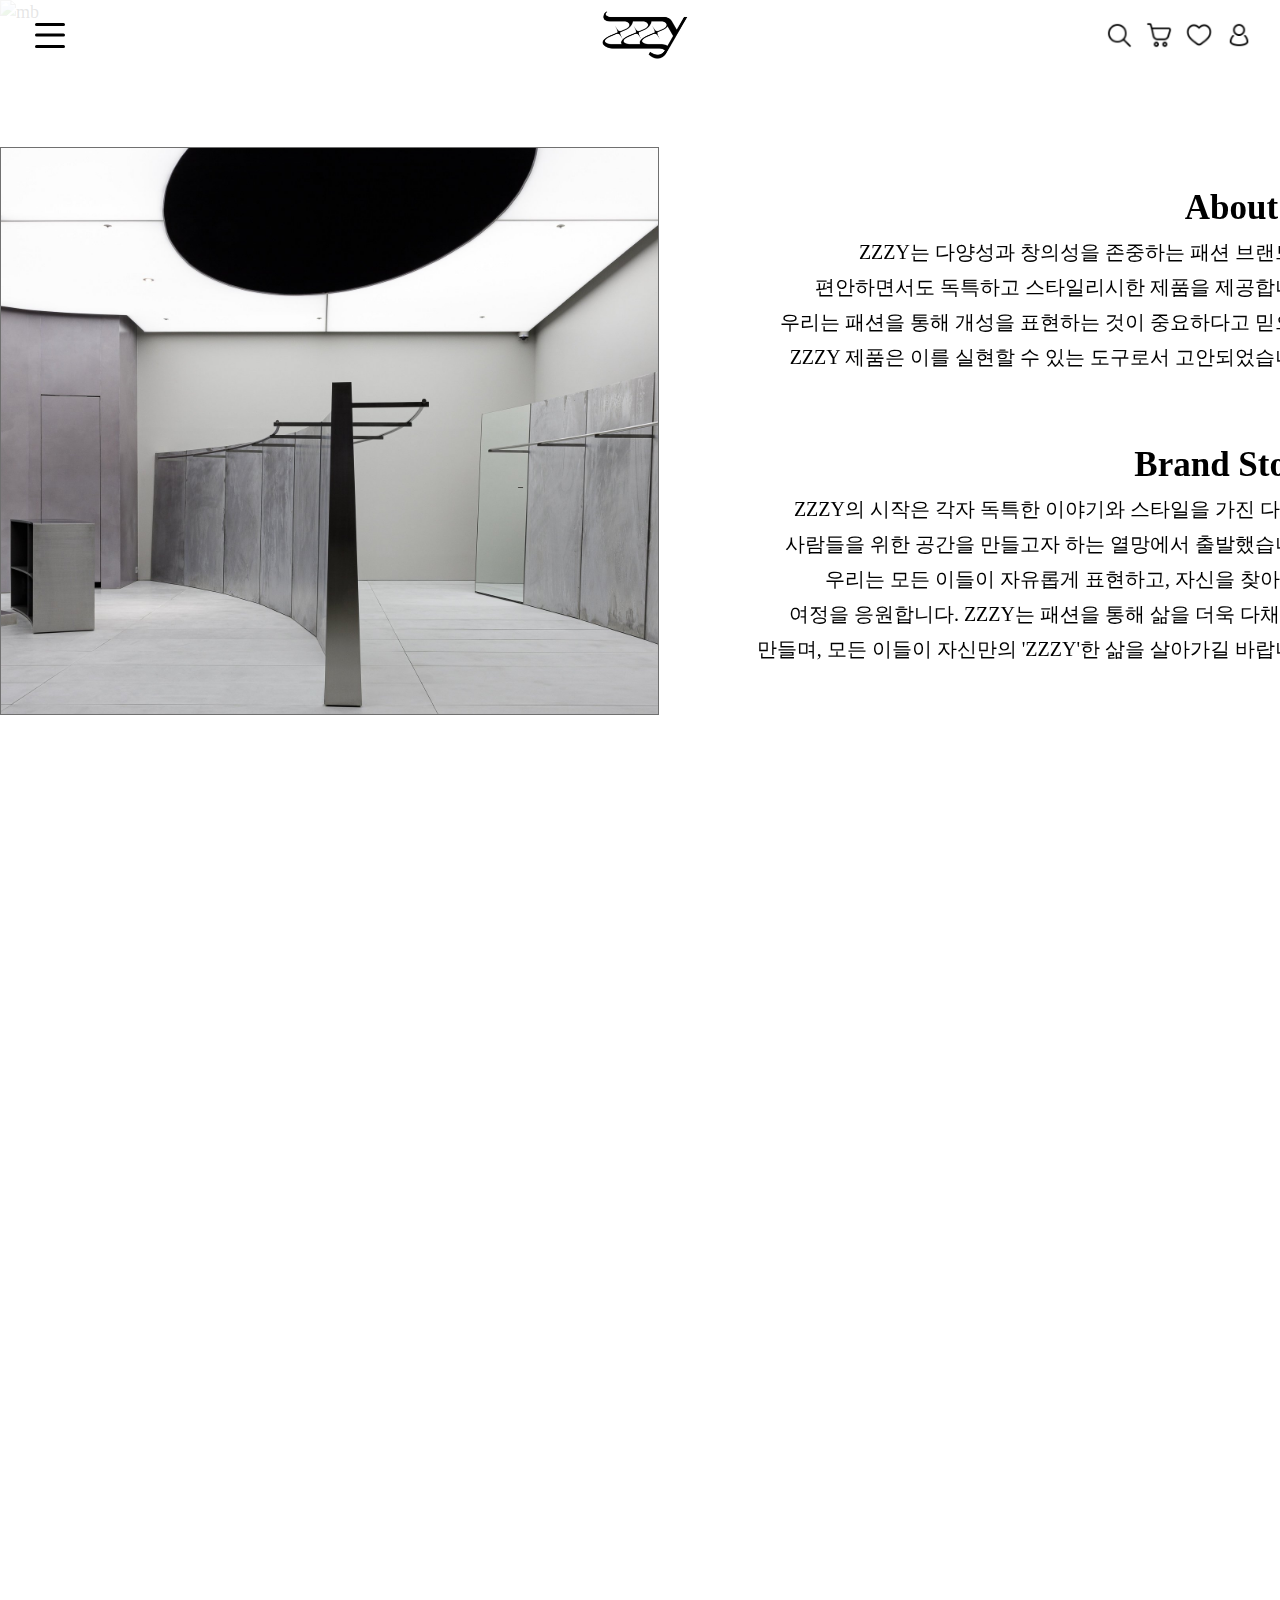
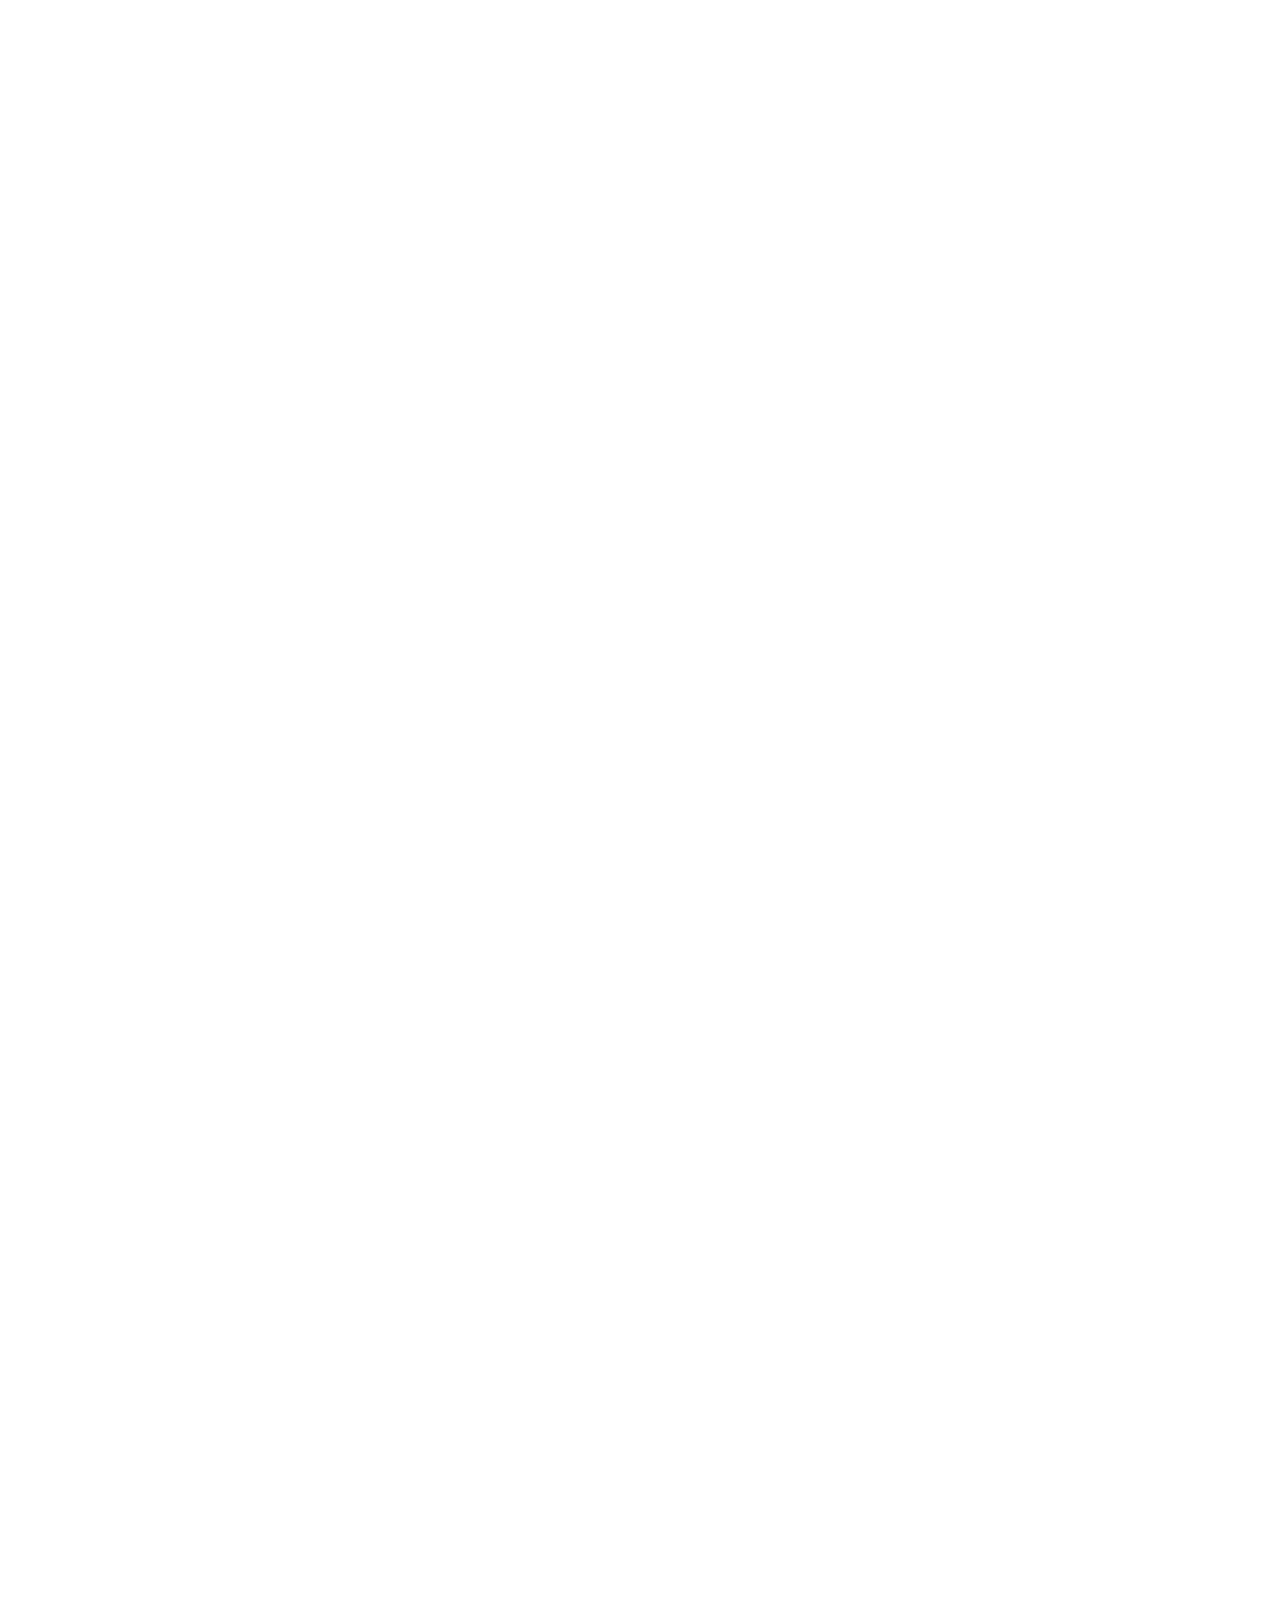
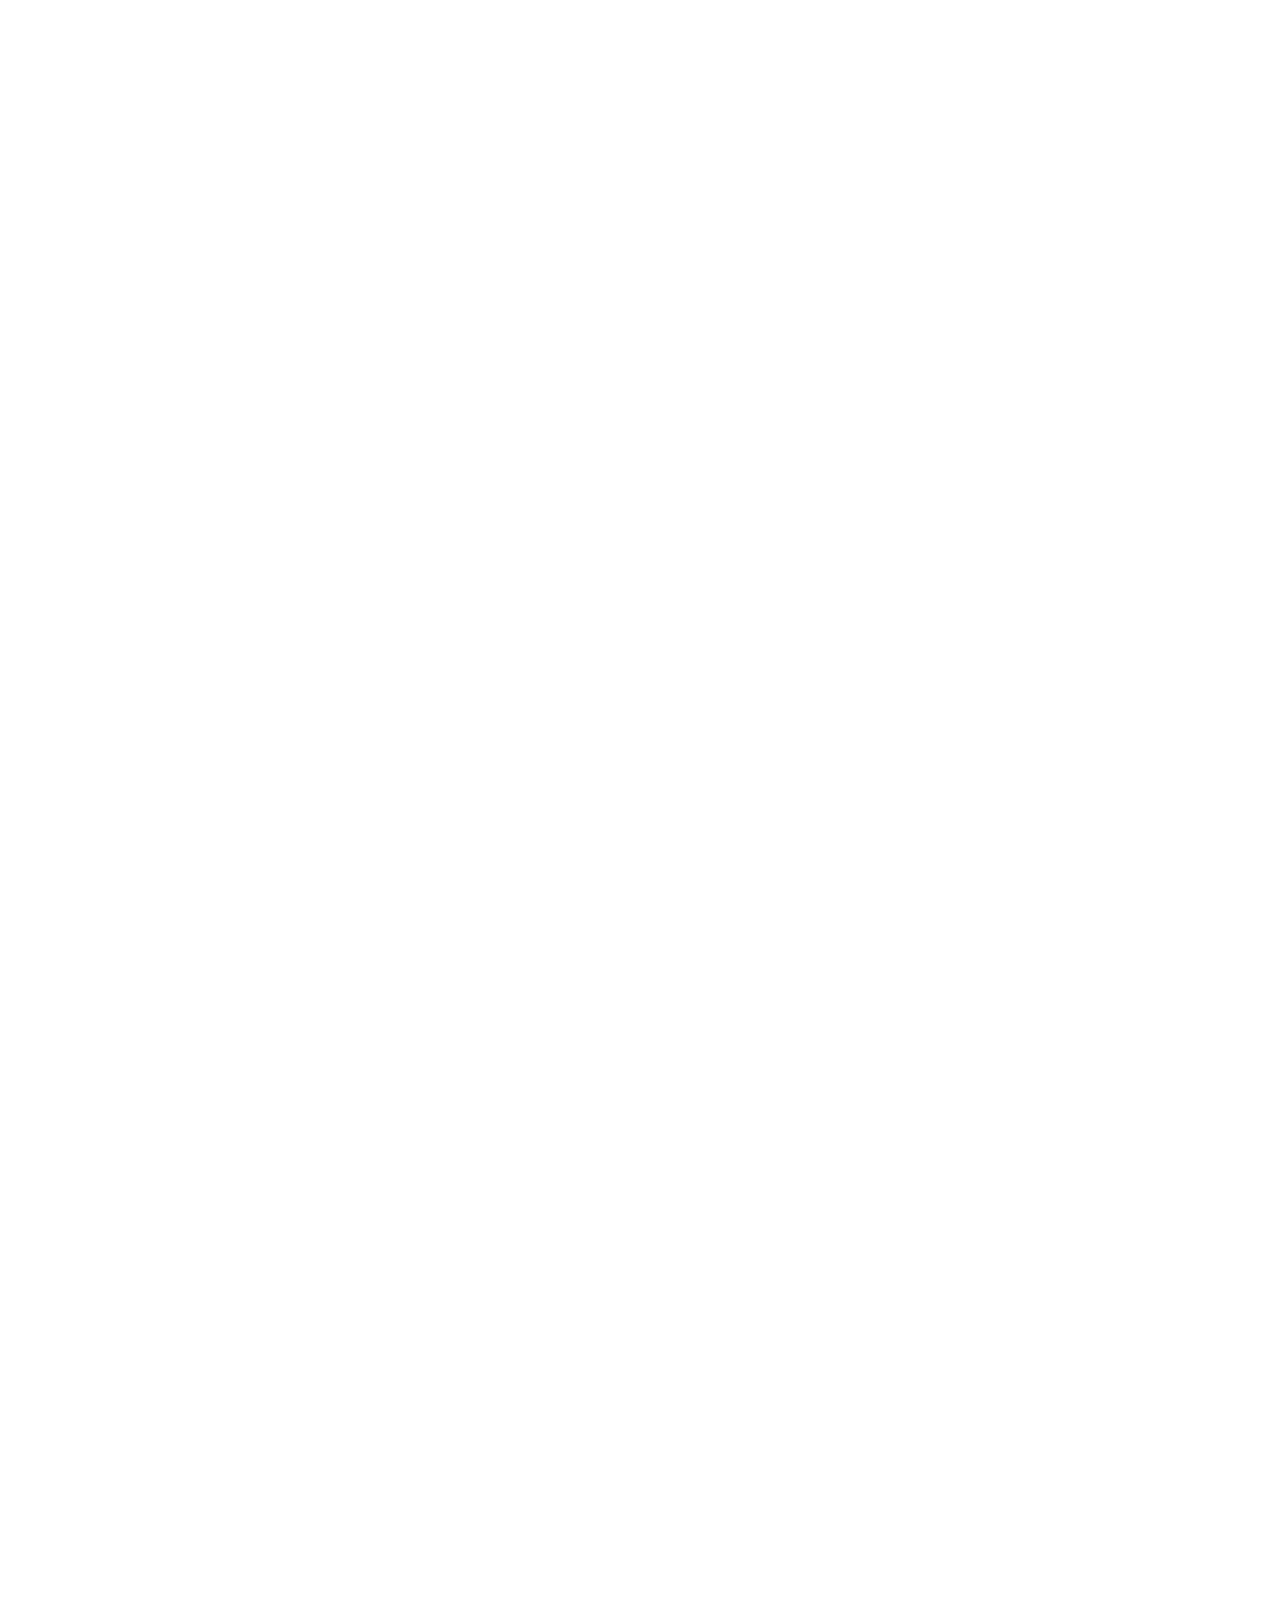
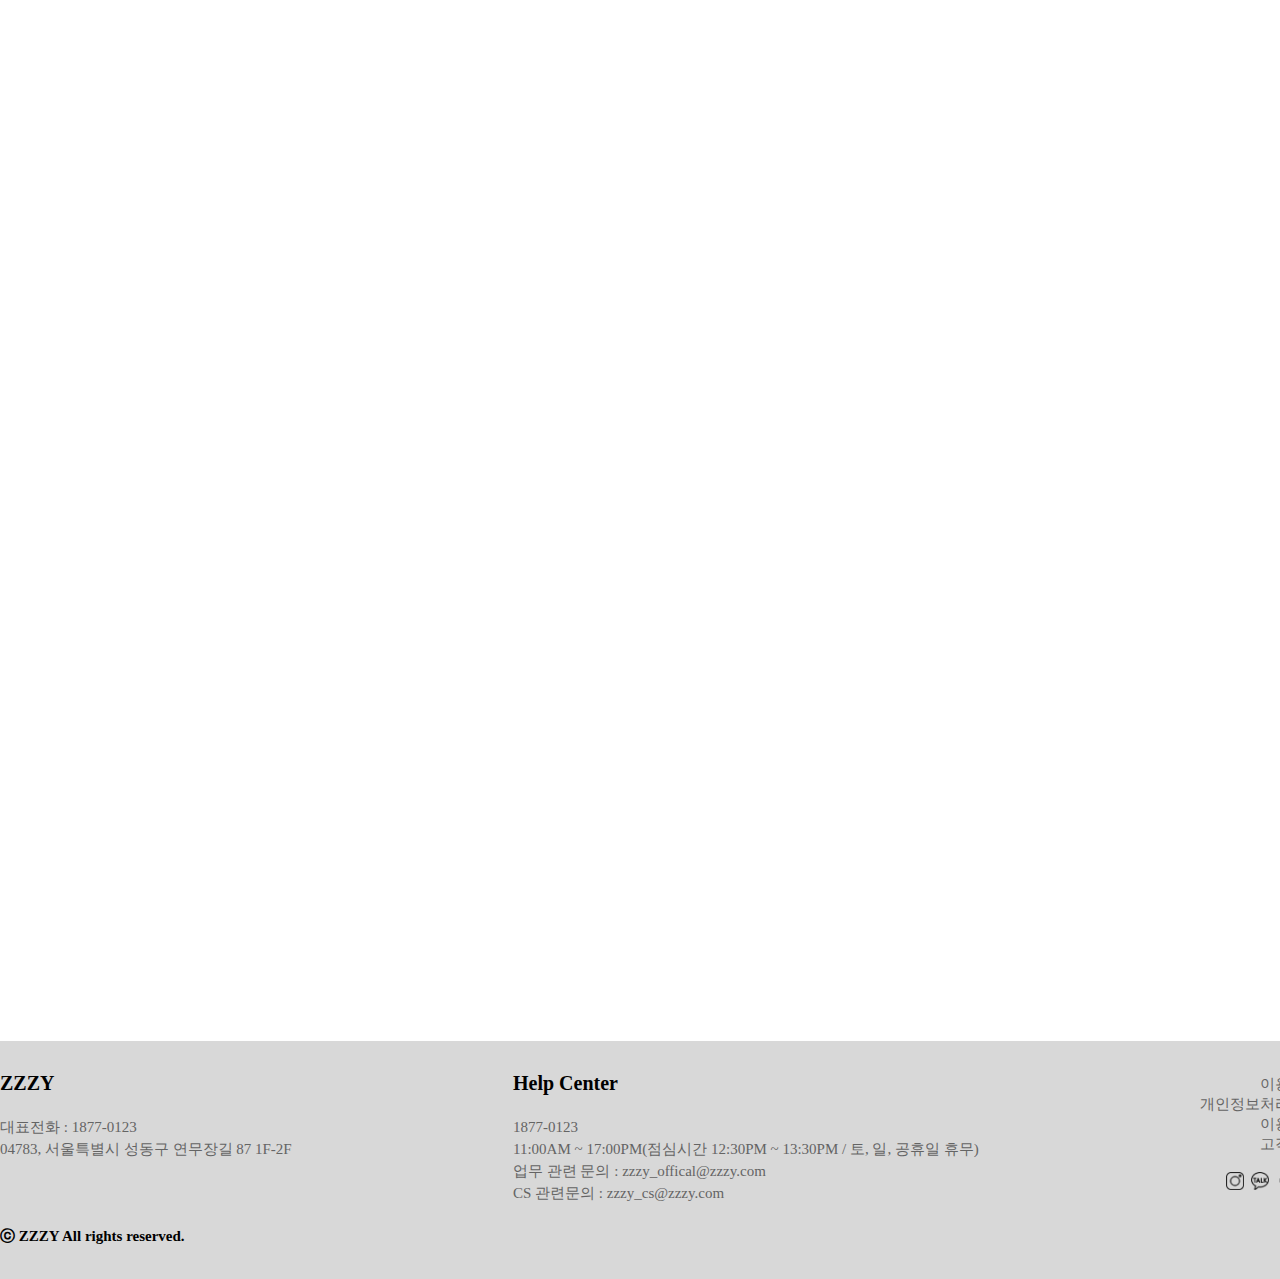
==== commit 0d814b27: "Add files via upload" ====
--- a/sub1.html
+++ b/sub1.html
@@ -162,8 +162,8 @@
         <img src="./images/brandstory/color_red.png" alt="color_red">
         <h5>레드 (Red)</h5>
         <p>
-          레드는 열정과 에너지를 상징하며, 브랜드의 동적이고 <br>
-          활기찬 성격을 시각적으로 표현하 강렬한 인상을 주어 <br>
+          열정과 에너지를 상징하며, 브랜드의 동적이고 <br>
+          활기찬 성격을 시각적으로 표현하여 강렬한 인상을 주어 <br>
           독특한 스타일을 강조합니다.
         </p>
       </li>
--- a/css/style.css
+++ b/css/style.css
@@ -108,7 +108,7 @@
 	transition: all 0.2s;
 }
 
-input[id="menuicon"]:hover+label span{
+input[id="menuicon"]:hover+label span {
 	background: #ff0000;
 }
 
@@ -277,169 +277,119 @@
 	padding-left: 35px;
 }
 
-:root {
-	--glow-hue: 222deg;
-	--shadow-hue: 180deg;
-	--spring-easing: linear(0, 0.002, 0.01 0.9%, 0.038 1.8%, 0.156, 0.312 5.8%, 0.789 11.1%, 1.015 14.2%,
-			1.096, 1.157, 1.199, 1.224 20.3%, 1.231, 1.231, 1.226, 1.214 24.6%,
-			1.176 26.9%, 1.057 32.6%, 1.007 35.5%, 0.984, 0.968, 0.956, 0.949 42%,
-			0.946 44.1%, 0.95 46.5%, 0.998 57.2%, 1.007, 1.011 63.3%, 1.012 68.3%,
-			0.998 84%, 1);
-	--spring-duration: 1.33s;
-}
-
-
-@property --shimmer {
-	syntax: "<angle>";
-	inherits: false;
-	initial-value: 33deg;
-}
-
-@keyframes shimmer {
-	0% {
-		--shimmer: 0deg;
-	}
-
-	100% {
-		--shimmer: 360deg;
-	}
-}
-
-@keyframes shine {
-	0% {
-		opacity: 0;
-	}
-
-	15% {
-		opacity: 1;
-	}
-
-	55% {
-		opacity: 1;
-	}
-
-	100% {
-		opacity: 0;
-	}
-}
-
 .button {
-	background-color: #ffffff;
-	box-sizing: border-box;
-	position: relative;
-	isolation: isolate;
-	box-shadow: 0 0 0 1px hsl(var(--glow-hue) 70% 95%),
-		0 0 2px 1px hsl(var(--glow-hue) 100% 80%),
-		0 0 5px 2px hsl(var(--glow-hue) 100% 70%);
-	border-radius: 0.5em;
-	display: -webkit-box;
-	display: -moz-box;
-	display: -ms-flexbox;
-	display: flex;
-	font-weight: 900;
+	position: relative;
+}
+
+.button_t {
+	display: -webkit-box;
+	display: -moz-box;
+	display: -ms-flexbox;
+	display: flex;
 	justify-content: space-between;
 	align-items: center;
 }
 
-.button:hover:not(:active),
-.button.active {
-	transition-duration: calc(var(--spring-duration)*0.5);
-	transform: scale(1.2);
-	background-color: #ff0000;
-	transition: 0.7s;
-}
-
-.shimmer {
-	position: absolute;
-	inset: -40px;
-	border-radius: inherit;
-	mask-image: conic-gradient(from var(--shimmer, 0deg),
-			transparent 0%,
-			transparent 10%,
-			black 36%,
-			black 45%,
-			transparent 50%,
-			transparent 60%,
-			black 85%,
-			black 95%,
-			transparent 100%);
-	mask-size: cover;
-	mix-blend-mode: hard-light;
-	animation: shimmer 1s linear infinite both;
-}
-
-.button:hover .shimmer::before,
-.button:hover .shimmer::after,
-.button.active .shimmer::before,
-.button.active .shimmer::after {
-	opacity: 1;
-	animation: shine 1.2s ease-in infinite forwards;
-}
-
-.shimmer::before,
-.shimmer::after {
-	transition: all 0.5s ease;
-	opacity: 0;
+.button {
+	background: #fff;
+	color: #000;
+	line-height: 42px;
+	font-weight: 900;
+	padding: 0 15px;
+}
+
+.button span {
+	position: relative;
+	display: block;
+	width: 100%;
+	height: 100%;
+}
+
+.button:before,
+.button:after {
+	position: absolute;
 	content: "";
-	border-radius: inherit;
-	position: absolute;
-	mix-blend-mode: color;
-	inset: 40px;
-	pointer-events: none;
-}
-
-.shimmer::before {
-	box-shadow: 0 0 3px 2px hsl(var(--glow-hue) 20% 95%),
-		0 0 7px 4px hsl(var(--glow-hue) 20% 80%),
-		0 0 13px 4px hsl(var(--glow-hue) 50% 70%),
-		0 0 25px 5px hsl(var(--glow-hue) 100% 70%);
-	z-index: -1;
-}
-
-.shimmer::after {
-	box-shadow: inset 0 0 0 1px hsl(var(--glow-hue) 70% 95%),
-		inset 0 0 2px 1px hsl(var(--glow-hue) 100% 80%),
-		inset 0 0 5px 2px hsl(var(--glow-hue) 100% 70%);
-	z-index: 2;
-}
-
-@keyframes animated-text {
-	100% {
-		background-position: -200% 0;
-	}
-}
-
-.button:hover .button_t {
-	color: transparent;
-	background-position: 0 0;
-	animation: animated-text 15s linear infinite;
-}
-
-.button_t {
-	-webkit-text-stroke: 1px #fff;
-	background: url(../images/main/button.png);
-	background-clip: text;
-	-webkit-background-clip: text;
-}
-
-.button:hover .arrow {
-	filter: invert(100%) sepia(100%) saturate(0%) hue-rotate(95deg) brightness(101%) contrast(103%);
-}
-
-.arrow {
-	transform: scale(0.8);
+	height: 0%;
+	width: 2px;
+	background: #fff;
+}
+
+.button:before {
+	right: 0;
+	top: 0;
+	transition: all 500ms ease;
+}
+
+.button:after {
+	left: 0;
+	bottom: 0;
+	transition: all 500ms ease;
+}
+
+.button:hover {
+	color: #fff;
+	background: #ff0000;
+}
+
+.button:hover:before {
+	transition: all 500ms ease;
+	height: 100%;
+}
+
+.button:hover:after {
+	transition: all 500ms ease;
+	height: 100%;
+}
+
+.button .button_t:before,
+.button .button_t:after {
+	position: absolute;
+	content: "";
+	background: #fff;
+}
+
+.button .button_t:before {
+	left: 0;
+	top: 0;
+	width: 0%;
+	height: 2px;
+	transition: all 500ms ease;
+}
+
+.button .button_t:after {
+	right: 0;
+	bottom: 0;
+	width: 0%;
+	height: 2px;
+	transition: all 500ms ease;
+}
+
+.button:hover .button_t:before {
+	width: 100%;
+}
+
+.button:hover .button_t:after {
+	width: 100%;
+}
+
+.button:hover .button_t>img {
+	filter: invert(100%) sepia(0%) saturate(7499%) hue-rotate(254deg) brightness(98%) contrast(100%);
 }
 
 .s1 {
-	width: 160px;
 	font-size: 25px;
 	position: absolute;
 	left: 615px;
 	top: 253px;
-	padding: 0 10px 0 15px;
-}
-
-.fw>img{
+}
+
+.s1 img,
+.c img {
+	margin-left: 20px;
+}
+
+.fw>img,
+.fw_sticker {
 	position: absolute;
 }
 
@@ -531,14 +481,13 @@
 }
 
 .product {
-	width: 130px;
-	padding: 0 10px 0 15px;
 	position: absolute;
 	z-index: 80;
 	font-size: 20px;
 }
 
 .product img {
+	margin-left: 10px;
 	transform: scale(0.8);
 }
 
@@ -613,10 +562,8 @@
 
 .c {
 	position: absolute;
-	width: 160px;
 	left: 450px;
 	top: 1106px;
-	padding: 0 15px 0 20px;
 	font-size: 25px;
 }
 
@@ -1832,7 +1779,4 @@
 
 .stock li {
 	margin-bottom: 30px;
-}
-
-
-
+}